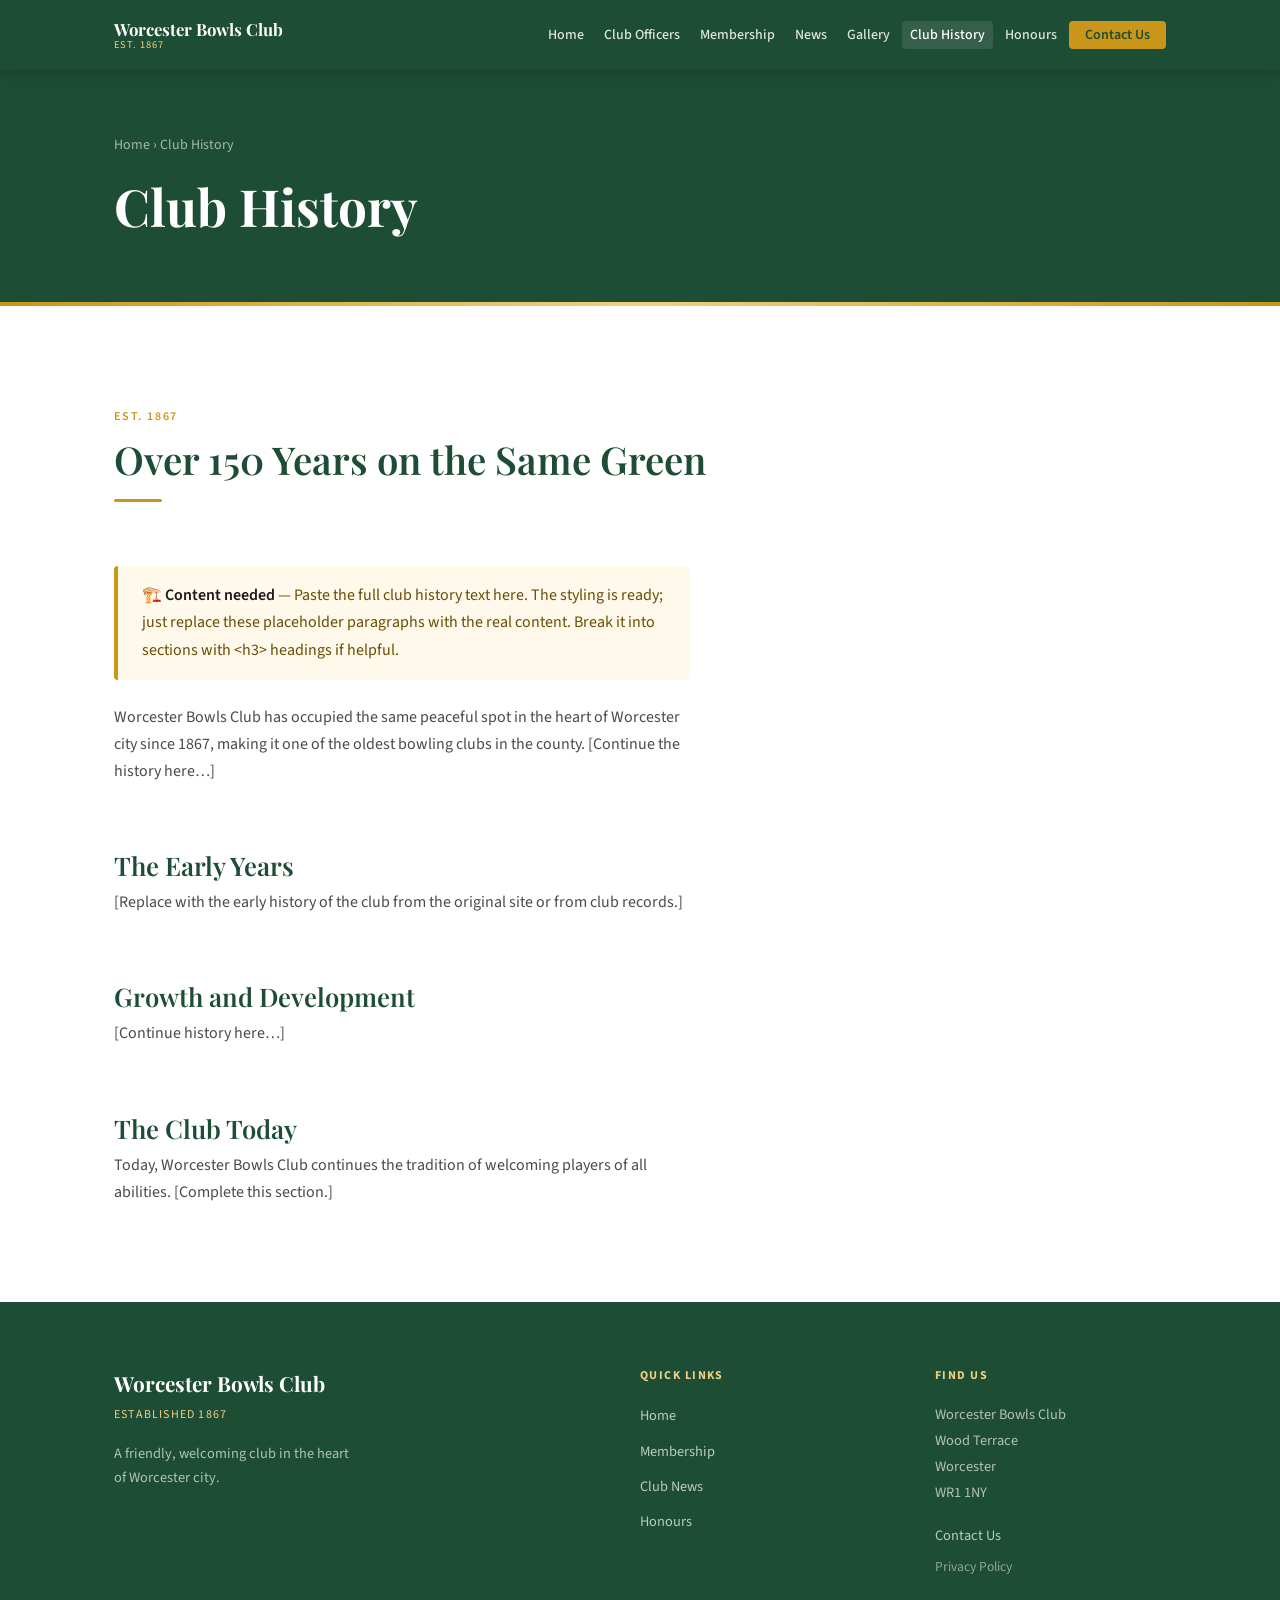
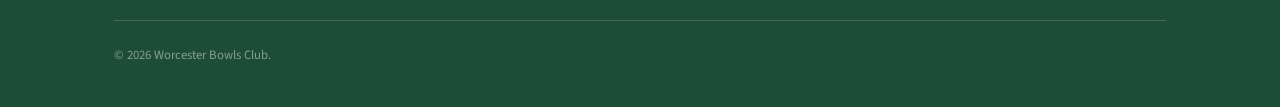
==== club-history.html @ 42c07a4e "BasePages" ====
<!DOCTYPE html>
<html lang="en">
<head>
  <meta charset="UTF-8" />
  <meta name="viewport" content="width=device-width, initial-scale=1.0" />
  <title>Club History — Worcester Bowls Club</title>
  <link rel="icon" type="image/png" href="assets/images/favicon.png" />
  <link rel="stylesheet" href="assets/css/style.css" />
  <style>
    .fade-in { opacity:0; transform:translateY(20px); transition:opacity .6s ease,transform .6s ease; }
    .fade-in.visible { opacity:1; transform:translateY(0); }

    .history-body {
      max-width: 72ch;
    }

    .history-body h3 {
      margin-top: var(--space-2xl);
      margin-bottom: var(--space-sm);
    }

    .history-body p {
      max-width: none;
    }

    .history-image {
      border-radius: var(--radius-md);
      border: 1px solid var(--border);
      margin-block: var(--space-xl);
      overflow: hidden;
    }

    .history-image img {
      width: 100%;
    }

    .history-image figcaption {
      padding: var(--space-sm) var(--space-md);
      font-size: .8rem;
      color: var(--text-light);
      background: var(--cream);
      border-top: 1px solid var(--border);
    }
  </style>
</head>
<body>
  <header class="site-header">
    <div class="container">
      <nav class="nav-inner" role="navigation" aria-label="Main navigation">
        <a href="index.html" class="nav-logo">
          <div class="nav-logo-text"><span class="club-name">Worcester Bowls Club</span><span class="club-est">Est. 1867</span></div>
        </a>
        <button class="nav-toggle" aria-label="Open menu" aria-expanded="false"><span></span><span></span><span></span></button>
        <ul class="nav-links" role="list">
          <li><a href="index.html">Home</a></li>
          <li><a href="club-officers.html">Club Officers</a></li>
          <li><a href="membership.html">Membership</a></li>
          <li><a href="newsfeed.html">News</a></li>
          <li><a href="gallery.html">Gallery</a></li>
          <li><a href="club-history.html">Club History</a></li>
          <li><a href="competition-honours.html">Honours</a></li>
          <li><a href="contact.html" class="nav-cta">Contact Us</a></li>
        </ul>
      </nav>
    </div>
  </header>
  <main id="main-content">
    <div class="page-header">
      <div class="container">
        <p class="breadcrumb"><a href="index.html">Home</a> &rsaquo; Club History</p>
        <h1>Club History</h1>
      </div>
    </div>
    <section class="section section--alt">
      <div class="container">
        <div class="section-header fade-in">
          <span class="section-label">Est. 1867</span>
          <h2>Over 150 Years on the Same Green</h2>
          <div class="section-divider"></div>
        </div>

        <!-- PASTE THE FULL CLUB HISTORY TEXT BELOW, replacing the placeholder paragraphs -->
        <!-- Use <h3> tags for section headings within the history -->
        <div class="history-body fade-in">
          <div class="notice notice-warning">
            <strong>🏗️ Content needed</strong> — Paste the full club history text here. The styling is ready; just replace these placeholder paragraphs with the real content. Break it into sections with &lt;h3&gt; headings if helpful.
          </div>

          <p>Worcester Bowls Club has occupied the same peaceful spot in the heart of Worcester city since 1867, making it one of the oldest bowling clubs in the county. [Continue the history here…]</p>

          <h3>The Early Years</h3>
          <p>[Replace with the early history of the club from the original site or from club records.]</p>

          <!-- Example of how to add a historical photo: -->
          <!--
          <figure class="history-image">
            <img src="assets/images/history/club-1920s.jpg" alt="Worcester Bowls Club in the 1920s" />
            <figcaption>The club in the 1920s — photograph courtesy of the club archive.</figcaption>
          </figure>
          -->

          <h3>Growth and Development</h3>
          <p>[Continue history here…]</p>

          <h3>The Club Today</h3>
          <p>Today, Worcester Bowls Club continues the tradition of welcoming players of all abilities. [Complete this section.]</p>
        </div>

      </div>
    </section>
  </main>
  <footer class="site-footer" role="contentinfo">
    <div class="container">
      <div class="footer-grid">
        <div class="footer-brand"><div class="club-name">Worcester Bowls Club</div><div class="est">Established 1867</div><p>A friendly, welcoming club in the heart of Worcester city.</p></div>
        <div><div class="footer-heading">Quick Links</div><ul class="footer-links"><li><a href="index.html">Home</a></li><li><a href="membership.html">Membership</a></li><li><a href="newsfeed.html">Club News</a></li><li><a href="competition-honours.html">Honours</a></li></ul></div>
        <div><div class="footer-heading">Find Us</div><address class="footer-address">Worcester Bowls Club<br>Wood Terrace<br>Worcester<br>WR1 1NY</address><div style="margin-top:var(--space-md);"><a href="contact.html" style="font-size:.9rem;color:rgba(255,255,255,.7);">Contact Us</a></div><div style="margin-top:var(--space-xs);"><a href="privacy-policy.html" style="font-size:.85rem;color:rgba(255,255,255,.5);">Privacy Policy</a></div></div>
      </div>
      <div class="footer-bottom"><span>&copy; <span class="js-year"></span> Worcester Bowls Club.</span></div>
    </div>
  </footer>
  <script src="assets/js/main.js"></script>
</body>
</html>
---- assets/css/style.css ----
/* ============================================================
   WORCESTER BOWLS CLUB — Main Stylesheet
   Design system: Heritage warmth, modern clarity
   ============================================================ */

/* Google Fonts import */
@import url('https://fonts.googleapis.com/css2?family=Playfair+Display:ital,wght@0,400;0,600;0,700;1,400&family=Source+Sans+3:wght@300;400;500;600&display=swap');

/* ============================================================
   CSS CUSTOM PROPERTIES (Design Tokens)
   ============================================================ */
:root {
  /* Colours */
  --green-dark:    #1E4D35;
  --green-mid:     #2D6A4F;
  --green-light:   #52A07A;
  --green-pale:    #EAF4EE;
  --gold:          #C9961A;
  --gold-light:    #F0D080;
  --cream:         #F9F6F0;
  --white:         #FFFFFF;
  --text-dark:     #1A1A1A;
  --text-mid:      #4A4A4A;
  --text-light:    #6B7280;
  --border:        #D9D0C0;
  --shadow:        rgba(30, 77, 53, 0.12);

  /* Typography */
  --font-heading:  'Playfair Display', Georgia, serif;
  --font-body:     'Source Sans 3', 'Segoe UI', sans-serif;

  /* Spacing scale */
  --space-xs:  0.25rem;   /*  4px */
  --space-sm:  0.5rem;    /*  8px */
  --space-md:  1rem;      /* 16px */
  --space-lg:  1.5rem;    /* 24px */
  --space-xl:  2.5rem;    /* 40px */
  --space-2xl: 4rem;      /* 64px */
  --space-3xl: 6rem;      /* 96px */

  /* Layout */
  --max-width:     1100px;
  --nav-height:    70px;

  /* Borders & Radius */
  --radius-sm:  4px;
  --radius-md:  8px;
  --radius-lg:  16px;

  /* Transitions */
  --transition: 0.25s ease;
}

/* ============================================================
   RESET & BASE
   ============================================================ */
*, *::before, *::after {
  box-sizing: border-box;
  margin: 0;
  padding: 0;
}

html {
  scroll-behavior: smooth;
  font-size: 16px;
}

body {
  font-family: var(--font-body);
  color: var(--text-dark);
  background-color: var(--cream);
  line-height: 1.7;
  -webkit-font-smoothing: antialiased;
}

img {
  max-width: 100%;
  height: auto;
  display: block;
}

a {
  color: var(--green-mid);
  text-decoration: none;
  transition: color var(--transition);
}

a:hover {
  color: var(--gold);
}

ul {
  list-style: none;
}

/* ============================================================
   TYPOGRAPHY
   ============================================================ */
h1, h2, h3, h4, h5 {
  font-family: var(--font-heading);
  line-height: 1.25;
  color: var(--green-dark);
}

h1 { font-size: clamp(2rem, 5vw, 3.2rem); font-weight: 700; }
h2 { font-size: clamp(1.6rem, 3.5vw, 2.4rem); font-weight: 600; }
h3 { font-size: clamp(1.2rem, 2.5vw, 1.6rem); font-weight: 600; }
h4 { font-size: 1.15rem; font-weight: 600; }

p {
  margin-bottom: var(--space-md);
  max-width: 68ch;
  color: var(--text-mid);
}

p:last-child { margin-bottom: 0; }

.lead {
  font-size: 1.15rem;
  font-weight: 300;
  color: var(--text-mid);
  max-width: 60ch;
}

strong { font-weight: 600; color: var(--text-dark); }

/* ============================================================
   LAYOUT UTILITIES
   ============================================================ */
.container {
  width: 100%;
  max-width: var(--max-width);
  margin-inline: auto;
  padding-inline: var(--space-lg);
}

.section {
  padding-block: var(--space-3xl);
}

.section--alt {
  background-color: var(--white);
}

.section--green {
  background-color: var(--green-dark);
  color: var(--white);
}

.section--green h2,
.section--green h3 {
  color: var(--white);
}

.section--green p {
  color: rgba(255,255,255,0.85);
}

.section-header {
  margin-bottom: var(--space-2xl);
}

.section-header .section-label {
  display: inline-block;
  font-family: var(--font-body);
  font-size: 0.75rem;
  font-weight: 600;
  letter-spacing: 0.15em;
  text-transform: uppercase;
  color: var(--gold);
  margin-bottom: var(--space-sm);
}

.section-header h2 {
  margin-bottom: var(--space-sm);
}

.section-header .section-divider {
  width: 48px;
  height: 3px;
  background-color: var(--gold);
  margin-top: var(--space-md);
  border-radius: 2px;
}

.section-header.centered {
  text-align: center;
}

.section-header.centered .section-divider {
  margin-inline: auto;
}

/* Grid helpers */
.grid-2 {
  display: grid;
  grid-template-columns: repeat(auto-fit, minmax(280px, 1fr));
  gap: var(--space-xl);
}

.grid-3 {
  display: grid;
  grid-template-columns: repeat(auto-fit, minmax(240px, 1fr));
  gap: var(--space-lg);
}

/* ============================================================
   NAVIGATION
   ============================================================ */
.site-header {
  position: sticky;
  top: 0;
  z-index: 100;
  background-color: var(--green-dark);
  box-shadow: 0 2px 16px rgba(0,0,0,0.2);
}

.nav-inner {
  display: flex;
  align-items: center;
  justify-content: space-between;
  height: var(--nav-height);
  gap: var(--space-lg);
}

.nav-logo {
  display: flex;
  align-items: center;
  gap: var(--space-sm);
  text-decoration: none;
  flex-shrink: 0;
}

.nav-logo img {
  height: 42px;
  width: auto;
}

.nav-logo-text {
  display: flex;
  flex-direction: column;
  line-height: 1.1;
}

.nav-logo-text .club-name {
  font-family: var(--font-heading);
  font-size: 1.05rem;
  font-weight: 700;
  color: var(--white);
}

.nav-logo-text .club-est {
  font-size: 0.65rem;
  font-weight: 400;
  letter-spacing: 0.1em;
  text-transform: uppercase;
  color: var(--gold-light);
}

.nav-links {
  display: flex;
  align-items: center;
  gap: var(--space-xs);
  flex-wrap: wrap;
}

.nav-links a {
  font-size: 0.875rem;
  font-weight: 500;
  color: rgba(255,255,255,0.85);
  padding: var(--space-xs) var(--space-sm);
  border-radius: var(--radius-sm);
  transition: color var(--transition), background-color var(--transition);
  white-space: nowrap;
}

.nav-links a:hover,
.nav-links a.active {
  color: var(--white);
  background-color: rgba(255,255,255,0.1);
}

.nav-links a.nav-cta {
  background-color: var(--gold);
  color: var(--green-dark);
  font-weight: 600;
  padding: var(--space-xs) var(--space-md);
}

.nav-links a.nav-cta:hover {
  background-color: var(--gold-light);
  color: var(--green-dark);
}

/* Hamburger (mobile) */
.nav-toggle {
  display: none;
  background: none;
  border: none;
  cursor: pointer;
  padding: var(--space-xs);
  flex-direction: column;
  gap: 5px;
}

.nav-toggle span {
  display: block;
  width: 24px;
  height: 2px;
  background-color: var(--white);
  border-radius: 2px;
  transition: transform var(--transition), opacity var(--transition);
}

.nav-toggle.open span:nth-child(1) { transform: translateY(7px) rotate(45deg); }
.nav-toggle.open span:nth-child(2) { opacity: 0; }
.nav-toggle.open span:nth-child(3) { transform: translateY(-7px) rotate(-45deg); }

/* ============================================================
   HERO BANNER
   ============================================================ */
.hero {
  position: relative;
  min-height: 480px;
  display: flex;
  align-items: center;
  background-color: var(--green-dark);
  overflow: hidden;
}

.hero-bg {
  position: absolute;
  inset: 0;
  background-image: url('../images/hero.jpg');
  background-size: cover;
  background-position: center;
  opacity: 0.35;
}

.hero-content {
  position: relative;
  z-index: 1;
  padding-block: var(--space-3xl);
}

.hero-content h1 {
  color: var(--white);
  margin-bottom: var(--space-md);
}

.hero-content .lead {
  color: rgba(255,255,255,0.9);
  margin-bottom: var(--space-xl);
}

.hero-content .hero-badge {
  display: inline-block;
  font-size: 0.75rem;
  font-weight: 600;
  letter-spacing: 0.12em;
  text-transform: uppercase;
  color: var(--gold-light);
  background-color: rgba(201,150,26,0.2);
  border: 1px solid rgba(201,150,26,0.4);
  padding: var(--space-xs) var(--space-md);
  border-radius: 50px;
  margin-bottom: var(--space-md);
}

/* ============================================================
   PAGE HEADER (inner pages)
   ============================================================ */
.page-header {
  background-color: var(--green-dark);
  padding-block: var(--space-2xl);
  position: relative;
  overflow: hidden;
}

.page-header::after {
  content: '';
  position: absolute;
  bottom: 0;
  left: 0;
  right: 0;
  height: 4px;
  background: linear-gradient(to right, var(--gold), var(--gold-light), var(--gold));
}

.page-header h1 {
  color: var(--white);
  margin-bottom: var(--space-xs);
}

.page-header .breadcrumb {
  font-size: 0.875rem;
  color: rgba(255,255,255,0.6);
}

.page-header .breadcrumb a {
  color: rgba(255,255,255,0.6);
}

.page-header .breadcrumb a:hover {
  color: var(--gold-light);
}

/* ============================================================
   BUTTONS
   ============================================================ */
.btn {
  display: inline-flex;
  align-items: center;
  gap: var(--space-sm);
  font-family: var(--font-body);
  font-size: 0.9rem;
  font-weight: 600;
  padding: 0.65rem 1.4rem;
  border-radius: var(--radius-sm);
  border: 2px solid transparent;
  cursor: pointer;
  transition: all var(--transition);
  text-decoration: none;
  white-space: nowrap;
}

.btn-primary {
  background-color: var(--gold);
  color: var(--green-dark);
  border-color: var(--gold);
}

.btn-primary:hover {
  background-color: var(--green-dark);
  color: var(--gold);
  border-color: var(--gold);
}

.btn-secondary {
  background-color: transparent;
  color: var(--white);
  border-color: rgba(255,255,255,0.6);
}

.btn-secondary:hover {
  background-color: var(--white);
  color: var(--green-dark);
  border-color: var(--white);
}

.btn-outline {
  background-color: transparent;
  color: var(--green-mid);
  border-color: var(--green-mid);
}

.btn-outline:hover {
  background-color: var(--green-mid);
  color: var(--white);
}

.btn-group {
  display: flex;
  gap: var(--space-md);
  flex-wrap: wrap;
  align-items: center;
}

/* ============================================================
   CARDS
   ============================================================ */
.card {
  background-color: var(--white);
  border-radius: var(--radius-md);
  border: 1px solid var(--border);
  overflow: hidden;
  transition: box-shadow var(--transition), transform var(--transition);
}

.card:hover {
  box-shadow: 0 8px 32px var(--shadow);
  transform: translateY(-2px);
}

.card-body {
  padding: var(--space-lg);
}

.card-icon {
  width: 48px;
  height: 48px;
  background-color: var(--green-pale);
  border-radius: var(--radius-md);
  display: flex;
  align-items: center;
  justify-content: center;
  margin-bottom: var(--space-md);
  font-size: 1.4rem;
}

.card h3 {
  margin-bottom: var(--space-sm);
}

/* ============================================================
   FORMS
   ============================================================ */
.form-group {
  margin-bottom: var(--space-lg);
}

label {
  display: block;
  font-weight: 600;
  font-size: 0.875rem;
  color: var(--text-dark);
  margin-bottom: var(--space-xs);
}

label .required {
  color: #C0392B;
  margin-left: 2px;
}

input[type="text"],
input[type="email"],
input[type="tel"],
select,
textarea {
  width: 100%;
  padding: 0.65rem var(--space-md);
  font-family: var(--font-body);
  font-size: 1rem;
  color: var(--text-dark);
  background-color: var(--white);
  border: 1.5px solid var(--border);
  border-radius: var(--radius-sm);
  transition: border-color var(--transition), box-shadow var(--transition);
  appearance: none;
  -webkit-appearance: none;
}

input:focus,
select:focus,
textarea:focus {
  outline: none;
  border-color: var(--green-mid);
  box-shadow: 0 0 0 3px rgba(45, 106, 79, 0.15);
}

textarea {
  resize: vertical;
  min-height: 120px;
}

select {
  background-image: url("data:image/svg+xml,%3Csvg xmlns='http://www.w3.org/2000/svg' width='12' height='8' viewBox='0 0 12 8'%3E%3Cpath d='M1 1l5 5 5-5' stroke='%234A4A4A' stroke-width='1.5' fill='none' stroke-linecap='round'/%3E%3C/svg%3E");
  background-repeat: no-repeat;
  background-position: right 12px center;
  padding-right: 2.5rem;
  cursor: pointer;
}

.form-row {
  display: grid;
  grid-template-columns: 1fr 1fr;
  gap: var(--space-lg);
}

.form-notice {
  font-size: 0.8rem;
  color: var(--text-light);
  margin-top: var(--space-xs);
}

/* Form success/error states */
.form-message {
  padding: var(--space-md);
  border-radius: var(--radius-sm);
  font-weight: 500;
  display: none;
}

.form-message.success {
  background-color: #EAF4EE;
  color: var(--green-dark);
  border: 1px solid var(--green-light);
}

.form-message.error {
  background-color: #FDECEA;
  color: #C0392B;
  border: 1px solid #E0A0A0;
}

/* ============================================================
   TABLES
   ============================================================ */
.table-wrapper {
  overflow-x: auto;
  border-radius: var(--radius-md);
  border: 1px solid var(--border);
}

table {
  width: 100%;
  border-collapse: collapse;
  font-size: 0.95rem;
}

thead {
  background-color: var(--green-dark);
  color: var(--white);
}

thead th {
  padding: var(--space-md) var(--space-lg);
  text-align: left;
  font-family: var(--font-body);
  font-weight: 600;
  font-size: 0.8rem;
  letter-spacing: 0.08em;
  text-transform: uppercase;
  white-space: nowrap;
}

tbody tr {
  border-bottom: 1px solid var(--border);
  transition: background-color var(--transition);
}

tbody tr:last-child {
  border-bottom: none;
}

tbody tr:hover {
  background-color: var(--green-pale);
}

tbody td {
  padding: var(--space-md) var(--space-lg);
  color: var(--text-mid);
}

tbody td:first-child {
  font-weight: 500;
  color: var(--text-dark);
}

/* ============================================================
   NEWS / NEWSFEED CARDS
   ============================================================ */
.news-grid {
  display: grid;
  grid-template-columns: repeat(auto-fill, minmax(300px, 1fr));
  gap: var(--space-lg);
}

.news-card {
  background: var(--white);
  border: 1px solid var(--border);
  border-radius: var(--radius-md);
  overflow: hidden;
  transition: box-shadow var(--transition), transform var(--transition);
}

.news-card:hover {
  box-shadow: 0 8px 32px var(--shadow);
  transform: translateY(-2px);
}

.news-card-type {
  display: flex;
  align-items: center;
  gap: var(--space-sm);
  padding: var(--space-md) var(--space-lg);
  border-bottom: 1px solid var(--border);
}

.news-type-badge {
  display: inline-flex;
  align-items: center;
  gap: 4px;
  font-size: 0.7rem;
  font-weight: 700;
  letter-spacing: 0.1em;
  text-transform: uppercase;
  padding: 3px 10px;
  border-radius: 50px;
}

.news-type-badge.selection {
  background-color: #EAF4EE;
  color: var(--green-dark);
}

.news-type-badge.result {
  background-color: #FEF9EB;
  color: #8B6A00;
}

.news-card-body {
  padding: var(--space-lg);
}

.news-card-meta {
  font-size: 0.8rem;
  color: var(--text-light);
  margin-bottom: var(--space-sm);
}

.news-card h3 {
  font-size: 1.1rem;
  margin-bottom: var(--space-sm);
}

.news-card p {
  font-size: 0.9rem;
  max-width: none;
}

.news-score {
  display: inline-block;
  font-family: var(--font-heading);
  font-size: 1.6rem;
  font-weight: 700;
  color: var(--green-dark);
  margin: var(--space-sm) 0;
}

/* ============================================================
   GALLERY
   ============================================================ */
.gallery-grid {
  display: grid;
  grid-template-columns: repeat(auto-fill, minmax(220px, 1fr));
  gap: var(--space-sm);
}

.gallery-item {
  aspect-ratio: 4/3;
  overflow: hidden;
  border-radius: var(--radius-sm);
  cursor: pointer;
}

.gallery-item img {
  width: 100%;
  height: 100%;
  object-fit: cover;
  transition: transform 0.4s ease;
}

.gallery-item:hover img {
  transform: scale(1.05);
}

/* ============================================================
   FOOTER
   ============================================================ */
.site-footer {
  background-color: var(--green-dark);
  color: rgba(255,255,255,0.8);
  padding-block: var(--space-2xl) var(--space-xl);
}

.footer-grid {
  display: grid;
  grid-template-columns: 2fr 1fr 1fr;
  gap: var(--space-2xl);
  padding-bottom: var(--space-xl);
  border-bottom: 1px solid rgba(255,255,255,0.15);
  margin-bottom: var(--space-lg);
}

.footer-brand .club-name {
  font-family: var(--font-heading);
  font-size: 1.3rem;
  font-weight: 700;
  color: var(--white);
  margin-bottom: var(--space-xs);
}

.footer-brand .est {
  font-size: 0.75rem;
  letter-spacing: 0.1em;
  text-transform: uppercase;
  color: var(--gold-light);
  margin-bottom: var(--space-md);
}

.footer-brand p {
  font-size: 0.9rem;
  color: rgba(255,255,255,0.65);
  max-width: 34ch;
}

.footer-heading {
  font-family: var(--font-body);
  font-size: 0.75rem;
  font-weight: 700;
  letter-spacing: 0.12em;
  text-transform: uppercase;
  color: var(--gold-light);
  margin-bottom: var(--space-md);
}

.footer-links {
  display: flex;
  flex-direction: column;
  gap: var(--space-sm);
}

.footer-links a {
  font-size: 0.9rem;
  color: rgba(255,255,255,0.7);
  transition: color var(--transition);
}

.footer-links a:hover {
  color: var(--white);
}

.footer-address {
  font-style: normal;
  font-size: 0.9rem;
  line-height: 1.8;
  color: rgba(255,255,255,0.65);
}

.footer-bottom {
  display: flex;
  justify-content: space-between;
  align-items: center;
  flex-wrap: wrap;
  gap: var(--space-md);
  font-size: 0.8rem;
  color: rgba(255,255,255,0.45);
}

.footer-bottom a {
  color: rgba(255,255,255,0.5);
}

.footer-bottom a:hover {
  color: var(--white);
}

/* ============================================================
   ALERTS / NOTICES
   ============================================================ */
.notice {
  padding: var(--space-md) var(--space-lg);
  border-radius: var(--radius-sm);
  border-left: 4px solid;
  margin-bottom: var(--space-lg);
}

.notice-info {
  background-color: #EAF4EE;
  border-color: var(--green-mid);
  color: var(--green-dark);
}

.notice-warning {
  background-color: #FEF9EB;
  border-color: var(--gold);
  color: #6B4C00;
}

/* ============================================================
   OFFICER CARDS
   ============================================================ */
.officer-list {
  display: grid;
  grid-template-columns: repeat(auto-fill, minmax(260px, 1fr));
  gap: var(--space-md);
}

.officer-card {
  background: var(--white);
  border: 1px solid var(--border);
  border-radius: var(--radius-md);
  padding: var(--space-lg);
  display: flex;
  align-items: flex-start;
  gap: var(--space-md);
}

.officer-initials {
  flex-shrink: 0;
  width: 48px;
  height: 48px;
  border-radius: 50%;
  background-color: var(--green-pale);
  border: 2px solid var(--green-light);
  display: flex;
  align-items: center;
  justify-content: center;
  font-family: var(--font-heading);
  font-weight: 700;
  color: var(--green-dark);
  font-size: 1rem;
}

.officer-info .role {
  font-size: 0.75rem;
  font-weight: 700;
  letter-spacing: 0.08em;
  text-transform: uppercase;
  color: var(--gold);
  margin-bottom: 2px;
}

.officer-info .name {
  font-family: var(--font-heading);
  font-size: 1.05rem;
  color: var(--green-dark);
}

.officer-info .contact-link {
  font-size: 0.8rem;
  color: var(--text-light);
  margin-top: 2px;
}

/* ============================================================
   RESPONSIVE
   ============================================================ */
@media (max-width: 768px) {
  :root {
    --nav-height: 60px;
  }

  .nav-toggle {
    display: flex;
  }

  .nav-links {
    display: none;
    position: absolute;
    top: var(--nav-height);
    left: 0;
    right: 0;
    background-color: var(--green-dark);
    flex-direction: column;
    align-items: stretch;
    padding: var(--space-md);
    gap: var(--space-xs);
    border-top: 1px solid rgba(255,255,255,0.1);
    box-shadow: 0 8px 16px rgba(0,0,0,0.2);
  }

  .nav-links.open {
    display: flex;
  }

  .nav-links a {
    padding: var(--space-sm) var(--space-md);
    font-size: 1rem;
  }

  .site-header {
    position: relative; /* Avoids sticky + dropdown issues on mobile */
  }

  .footer-grid {
    grid-template-columns: 1fr;
    gap: var(--space-xl);
  }

  .form-row {
    grid-template-columns: 1fr;
  }

  .section {
    padding-block: var(--space-2xl);
  }
}

@media (max-width: 480px) {
  .container {
    padding-inline: var(--space-md);
  }

  .btn-group {
    flex-direction: column;
    align-items: flex-start;
  }
}
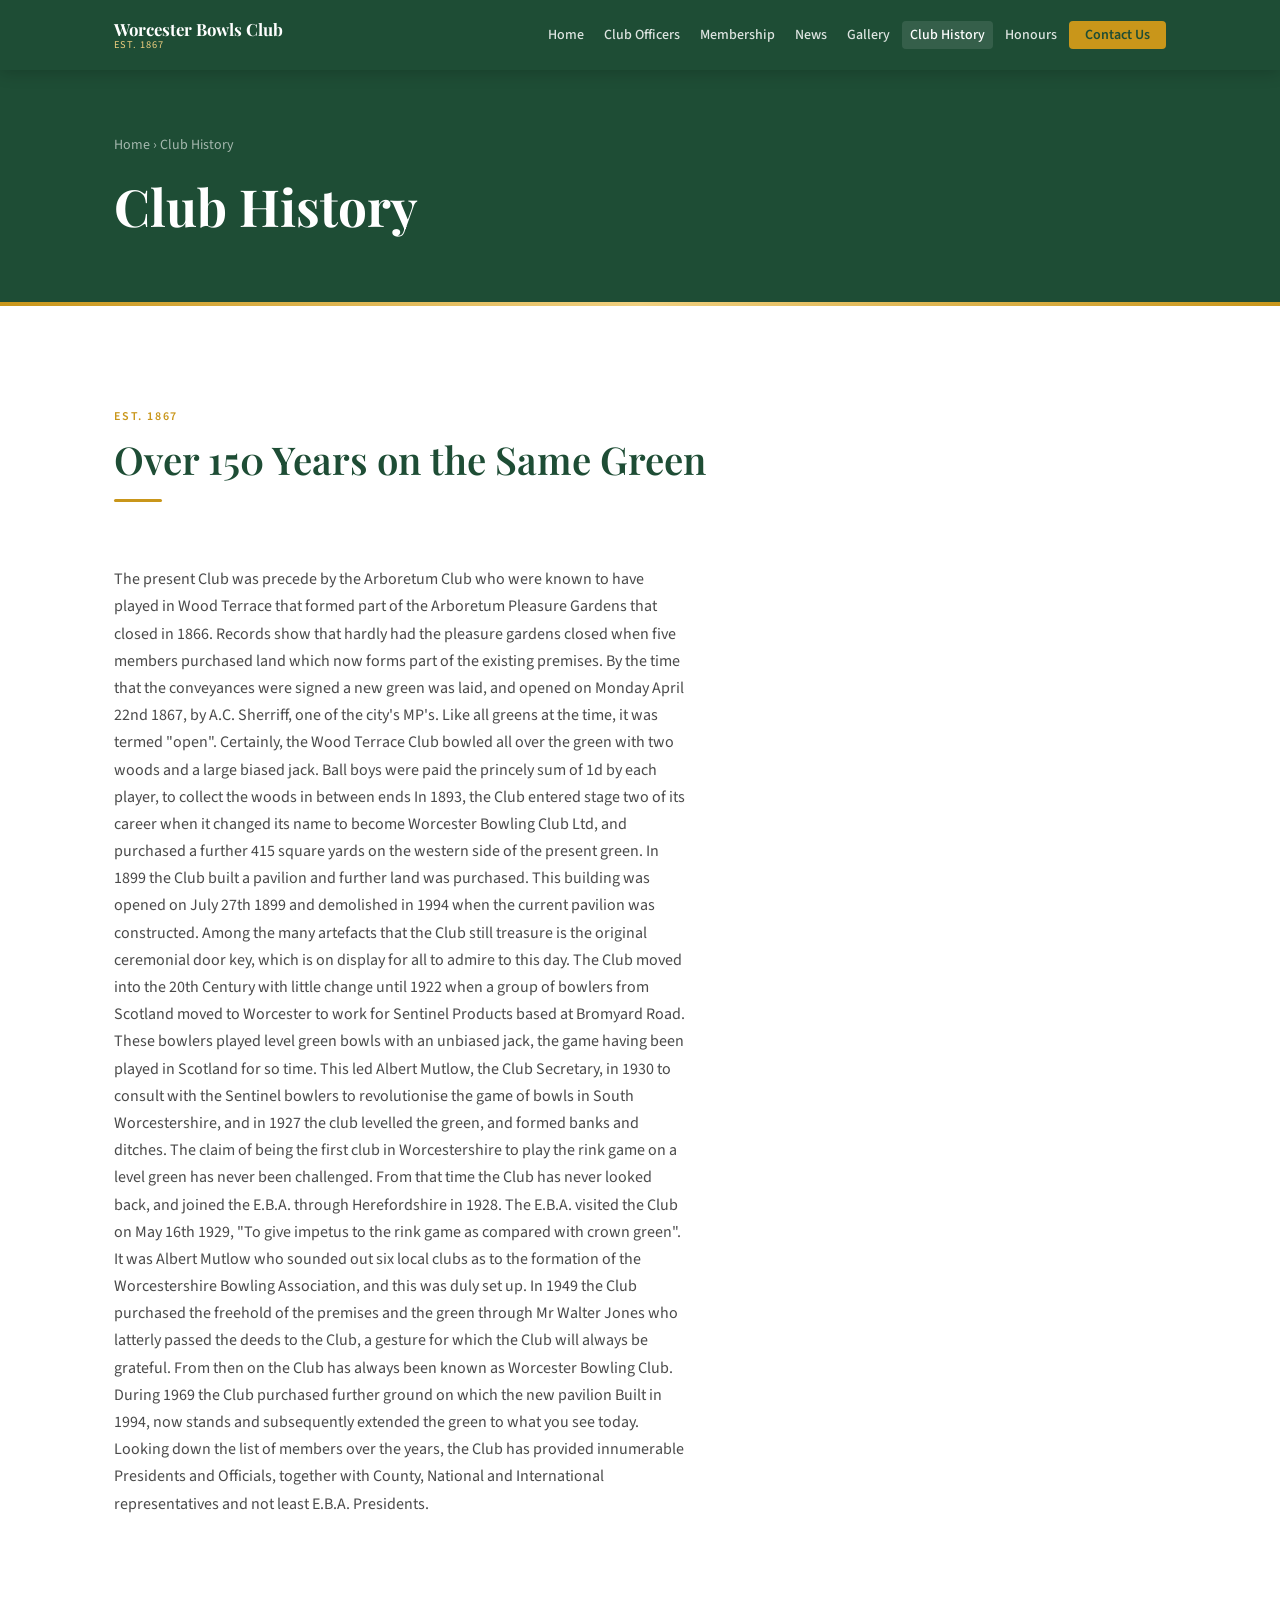
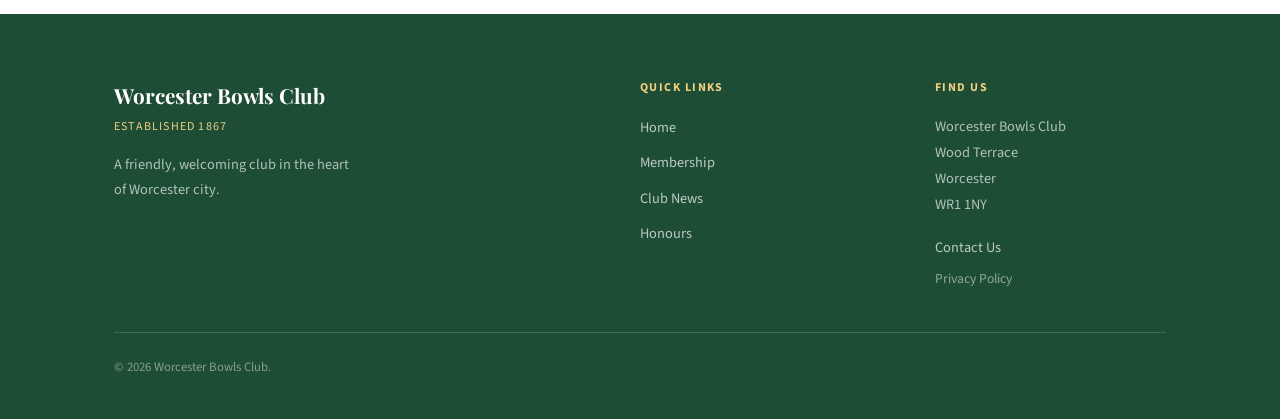
==== commit 058211e5: "Basic info update" ====
--- a/club-history.html
+++ b/club-history.html
@@ -82,15 +82,27 @@
         <!-- PASTE THE FULL CLUB HISTORY TEXT BELOW, replacing the placeholder paragraphs -->
         <!-- Use <h3> tags for section headings within the history -->
         <div class="history-body fade-in">
-          <div class="notice notice-warning">
-            <strong>🏗️ Content needed</strong> — Paste the full club history text here. The styling is ready; just replace these placeholder paragraphs with the real content. Break it into sections with &lt;h3&gt; headings if helpful.
-          </div>
+	<p>The present Club was precede by the Arboretum Club who were known to have played in Wood Terrace that formed part of the Arboretum Pleasure Gardens that closed in 1866. Records show that hardly had the pleasure gardens closed when five members purchased land which now forms part of the existing premises. By the time that the conveyances were signed a new green was laid, and opened on Monday April 22nd 1867, by A.C. Sherriff, one of the city's MP's. Like all greens at the time, it was termed "open". Certainly, the Wood Terrace Club bowled all over the green with two woods and a large biased jack. Ball boys were paid the princely sum of 1d by each player, to collect the woods in between ends
 
-          <p>Worcester Bowls Club has occupied the same peaceful spot in the heart of Worcester city since 1867, making it one of the oldest bowling clubs in the county. [Continue the history here…]</p>
+In 1893, the Club entered stage two of its career when it changed its name to become Worcester Bowling Club Ltd, and purchased a further 415 square yards on the western side of the present green.
 
+In 1899 the Club built a pavilion and further land was purchased. This building was opened on July 27th 1899 and demolished in 1994 when the current pavilion was constructed. Among the many artefacts that the Club still treasure is the original ceremonial door key, which is on display for all to admire to this day.
+
+The Club moved into the 20th Century with little change until 1922 when a group of bowlers from Scotland moved to Worcester to work for Sentinel Products based at Bromyard Road. These bowlers played level green bowls with an unbiased jack, the game having been played in Scotland for so time. This led Albert Mutlow, the Club Secretary, in 1930 to consult with the Sentinel bowlers to revolutionise the game of bowls in South Worcestershire, and in 1927 the club levelled the green, and formed banks and ditches.
+
+The claim of being the first club in Worcestershire to play the rink game on a level green has never been challenged.
+
+From that time the Club has never looked back, and joined the E.B.A. through Herefordshire in 1928. The E.B.A. visited the Club on May 16th 1929, "To give impetus to the rink game as compared with crown green". It was Albert Mutlow who sounded out six local clubs as to the formation of the Worcestershire Bowling Association, and this was duly set up.
+
+In 1949 the Club purchased the freehold of the premises and the green through Mr Walter Jones who latterly passed the deeds to the Club, a gesture for which the Club will always be grateful. From then on the Club has always been known as Worcester Bowling Club.
+
+During 1969 the Club purchased further ground on which the new pavilion Built in 1994, now stands and subsequently extended the green to what you see today.
+
+Looking down the list of members over the years, the Club has provided innumerable Presidents and Officials, together with County, National and International representatives and not least E.B.A. Presidents.</P>
+	  <!--
           <h3>The Early Years</h3>
           <p>[Replace with the early history of the club from the original site or from club records.]</p>
-
+	  -->
           <!-- Example of how to add a historical photo: -->
           <!--
           <figure class="history-image">
@@ -98,12 +110,15 @@
             <figcaption>The club in the 1920s — photograph courtesy of the club archive.</figcaption>
           </figure>
           -->
-
+	
+	  <!--
           <h3>Growth and Development</h3>
           <p>[Continue history here…]</p>
-
+	  -->
+	  <!--
           <h3>The Club Today</h3>
           <p>Today, Worcester Bowls Club continues the tradition of welcoming players of all abilities. [Complete this section.]</p>
+	  -->
         </div>
 
       </div>
